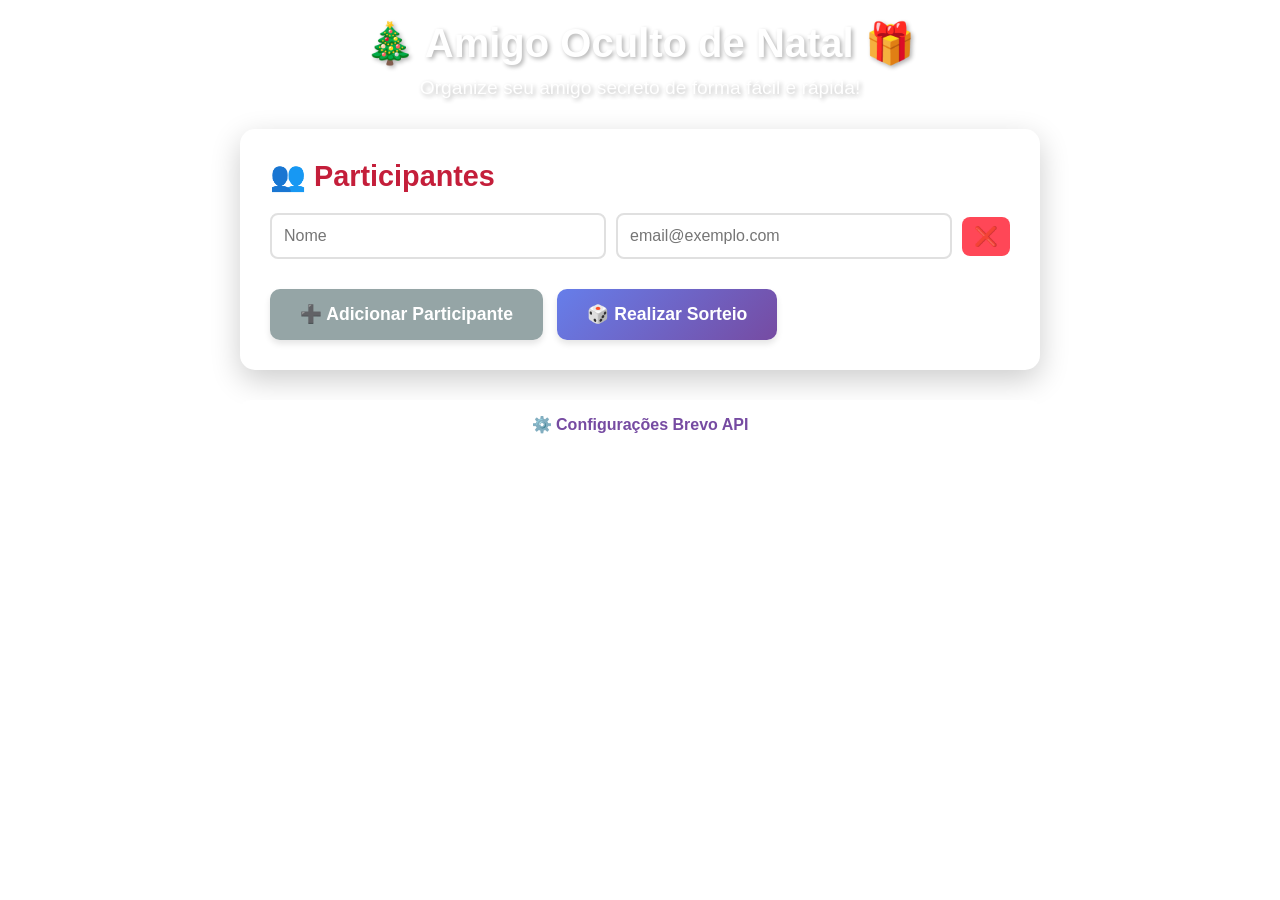
==== index.html @ ca84089d "feat: Implementar app de Amigo Oculto de Natal - Criar interface HTML com formulário de participante" ====
<!DOCTYPE html>
<html lang="pt-BR">
<head>
    <meta charset="UTF-8">
    <meta name="viewport" content="width=device-width, initial-scale=1.0">
    <title>🎅 Amigo Oculto Natal 2025</title>
    <link rel="stylesheet" href="style.css">
</head>
<body>
    <div class="container">
        <header>
            <h1>🎄 Amigo Oculto de Natal 🎁</h1>
            <p>Organize seu amigo secreto de forma fácil e rápida!</p>
        </header>

        <!-- Seção 1: Adicionar Participantes -->
        <section id="participantes-section" class="card">
            <h2>👥 Participantes</h2>
            <div id="participantes-lista">
                <div class="participante-item">
                    <input type="text" placeholder="Nome" class="input-nome" required>
                    <input type="email" placeholder="email@exemplo.com" class="input-email" required>
                    <button class="btn-remover" onclick="removerParticipante(this)">❌</button>
                </div>
            </div>
            <button id="btn-adicionar" class="btn btn-secondary" onclick="adicionarParticipante()">
                ➕ Adicionar Participante
            </button>
            <button id="btn-sortear" class="btn btn-primary" onclick="sortear()">
                🎲 Realizar Sorteio
            </button>
        </section>

        <!-- Seção 2: Resultado do Sorteio -->
        <section id="resultado-section" class="card hidden">
            <h2>🎯 Resultado do Sorteio</h2>
            <p class="info-text">Confira abaixo quem tirou quem:</p>
            <div id="resultado-lista"></div>
            <button id="btn-enviar" class="btn btn-success" onclick="enviarEmails()">
                📧 Enviar Emails para Todos
            </button>
            <button class="btn btn-secondary" onclick="novoSorteio()">
                🔄 Novo Sorteio
            </button>
        </section>

        <!-- Seção 3: Status de Envio -->
        <section id="status-section" class="card hidden">
            <h2>📬 Status do Envio</h2>
            <div id="status-lista"></div>
        </section>

        <!-- Configuração Brevo -->
        <footer>
            <details>
                <summary>⚙️ Configurações Brevo API</summary>
                <div class="config-box">
                    <label for="brevo-api-key">Brevo API Key:</label>
                    <input type="password" id="brevo-api-key" placeholder="Cole sua API Key do Brevo aqui">
                    <p class="small-text">
                        Não tem uma conta? <a href="https://www.brevo.com/" target="_blank">Crie grátis aqui</a>
                        e obtenha sua API Key em: Configurações → SMTP & API → API Keys
                    </p>
                </div>
            </details>
        </footer>
    </div>

    <script src="app.js"></script>
</body>
</html>
---- style.css ----
* {
    margin: 0;
    padding: 0;
    box-sizing: border-box;
}

body {
    font-family: 'Segoe UI', Tahoma, Geneva, Verdana, sans-serif;
    background: linear-gradient(135deg, #667eea 0%, #764ba2 100%);
    min-height: 100vh;
    padding: 20px;
    background-image:
        radial-gradient(circle at 20% 50%, rgba(255, 255, 255, 0.1) 0%, transparent 50%),
        radial-gradient(circle at 80% 80%, rgba(255, 255, 255, 0.1) 0%, transparent 50%);
}

.container {
    max-width: 800px;
    margin: 0 auto;
}

header {
    text-align: center;
    color: white;
    margin-bottom: 30px;
    text-shadow: 2px 2px 4px rgba(0, 0, 0, 0.3);
}

header h1 {
    font-size: 2.5em;
    margin-bottom: 10px;
}

header p {
    font-size: 1.2em;
    opacity: 0.9;
}

.card {
    background: white;
    border-radius: 15px;
    padding: 30px;
    margin-bottom: 20px;
    box-shadow: 0 10px 30px rgba(0, 0, 0, 0.2);
}

.card h2 {
    color: #c41e3a;
    margin-bottom: 20px;
    font-size: 1.8em;
}

.info-text {
    color: #666;
    margin-bottom: 15px;
}

/* Participantes */
#participantes-lista {
    margin-bottom: 20px;
}

.participante-item {
    display: grid;
    grid-template-columns: 1fr 1fr auto;
    gap: 10px;
    margin-bottom: 10px;
    align-items: center;
}

.participante-item input {
    padding: 12px;
    border: 2px solid #e0e0e0;
    border-radius: 8px;
    font-size: 1em;
    transition: border-color 0.3s;
}

.participante-item input:focus {
    outline: none;
    border-color: #667eea;
}

.btn-remover {
    padding: 8px 12px;
    background: #ff4757;
    border: none;
    border-radius: 8px;
    cursor: pointer;
    font-size: 1.2em;
    transition: transform 0.2s;
}

.btn-remover:hover {
    transform: scale(1.1);
}

/* Botões */
.btn {
    padding: 15px 30px;
    border: none;
    border-radius: 10px;
    font-size: 1.1em;
    font-weight: bold;
    cursor: pointer;
    margin-right: 10px;
    margin-top: 10px;
    transition: all 0.3s;
    box-shadow: 0 4px 6px rgba(0, 0, 0, 0.1);
}

.btn:hover {
    transform: translateY(-2px);
    box-shadow: 0 6px 12px rgba(0, 0, 0, 0.15);
}

.btn-primary {
    background: linear-gradient(135deg, #667eea 0%, #764ba2 100%);
    color: white;
}

.btn-secondary {
    background: #95a5a6;
    color: white;
}

.btn-success {
    background: linear-gradient(135deg, #11998e 0%, #38ef7d 100%);
    color: white;
}

/* Resultado */
#resultado-lista {
    background: #f8f9fa;
    border-radius: 10px;
    padding: 20px;
    margin-bottom: 20px;
}

.resultado-item {
    padding: 15px;
    margin-bottom: 10px;
    background: white;
    border-radius: 8px;
    border-left: 4px solid #c41e3a;
    box-shadow: 0 2px 4px rgba(0, 0, 0, 0.1);
}

.resultado-item strong {
    color: #c41e3a;
}

/* Status */
#status-lista {
    max-height: 400px;
    overflow-y: auto;
}

.status-item {
    padding: 10px;
    margin-bottom: 8px;
    border-radius: 8px;
    display: flex;
    align-items: center;
    gap: 10px;
}

.status-item.success {
    background: #d4edda;
    color: #155724;
}

.status-item.error {
    background: #f8d7da;
    color: #721c24;
}

.status-item.loading {
    background: #d1ecf1;
    color: #0c5460;
}

/* Footer */
footer {
    margin-top: 30px;
    text-align: center;
}

details {
    background: rgba(255, 255, 255, 0.9);
    border-radius: 10px;
    padding: 15px;
}

summary {
    cursor: pointer;
    font-weight: bold;
    color: #764ba2;
    list-style: none;
}

summary::-webkit-details-marker {
    display: none;
}

.config-box {
    margin-top: 15px;
    text-align: left;
}

.config-box label {
    display: block;
    margin-bottom: 8px;
    font-weight: bold;
    color: #333;
}

.config-box input {
    width: 100%;
    padding: 12px;
    border: 2px solid #e0e0e0;
    border-radius: 8px;
    font-size: 1em;
}

.small-text {
    font-size: 0.85em;
    color: #666;
    margin-top: 10px;
}

.small-text a {
    color: #667eea;
    text-decoration: none;
}

.small-text a:hover {
    text-decoration: underline;
}

/* Utility */
.hidden {
    display: none;
}

/* Loading spinner */
.spinner {
    display: inline-block;
    width: 16px;
    height: 16px;
    border: 3px solid rgba(0, 0, 0, 0.1);
    border-radius: 50%;
    border-top-color: #667eea;
    animation: spin 1s ease-in-out infinite;
}

@keyframes spin {
    to { transform: rotate(360deg); }
}

/* Responsive */
@media (max-width: 600px) {
    .participante-item {
        grid-template-columns: 1fr;
    }

    header h1 {
        font-size: 2em;
    }

    .btn {
        width: 100%;
        margin-right: 0;
    }
}
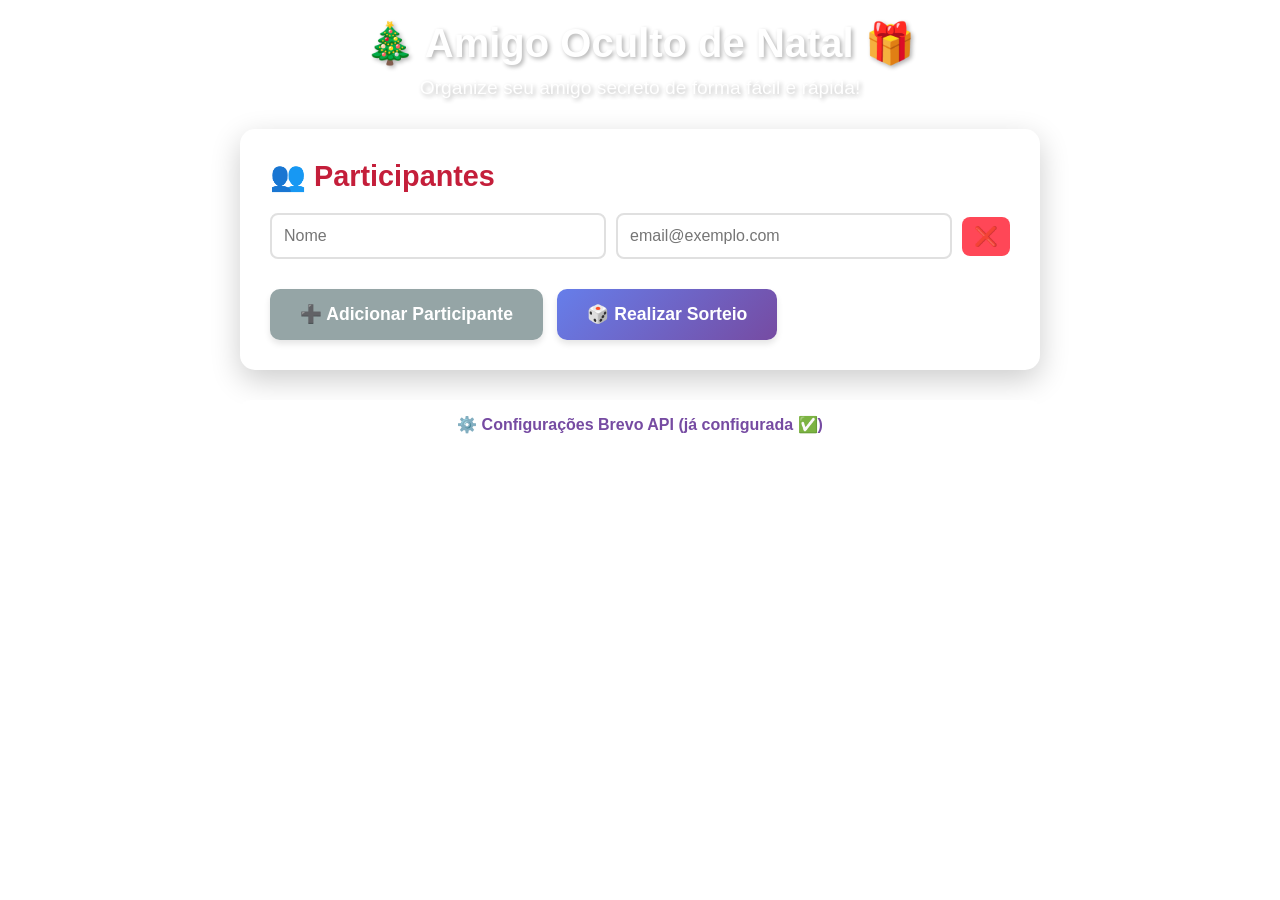
==== commit 38e7ce56: "feat: Pré-configurar Brevo API Key - Adicionar API Key diretamente no código - Pré-preencher campo d" ====
--- a/index.html
+++ b/index.html
@@ -53,13 +53,12 @@
         <!-- Configuração Brevo -->
         <footer>
             <details>
-                <summary>⚙️ Configurações Brevo API</summary>
+                <summary>⚙️ Configurações Brevo API (já configurada ✅)</summary>
                 <div class="config-box">
                     <label for="brevo-api-key">Brevo API Key:</label>
                     <input type="password" id="brevo-api-key" placeholder="Cole sua API Key do Brevo aqui">
                     <p class="small-text">
-                        Não tem uma conta? <a href="https://www.brevo.com/" target="_blank">Crie grátis aqui</a>
-                        e obtenha sua API Key em: Configurações → SMTP & API → API Keys
+                        ✅ API Key já configurada! Você pode começar a usar o app.
                     </p>
                 </div>
             </details>
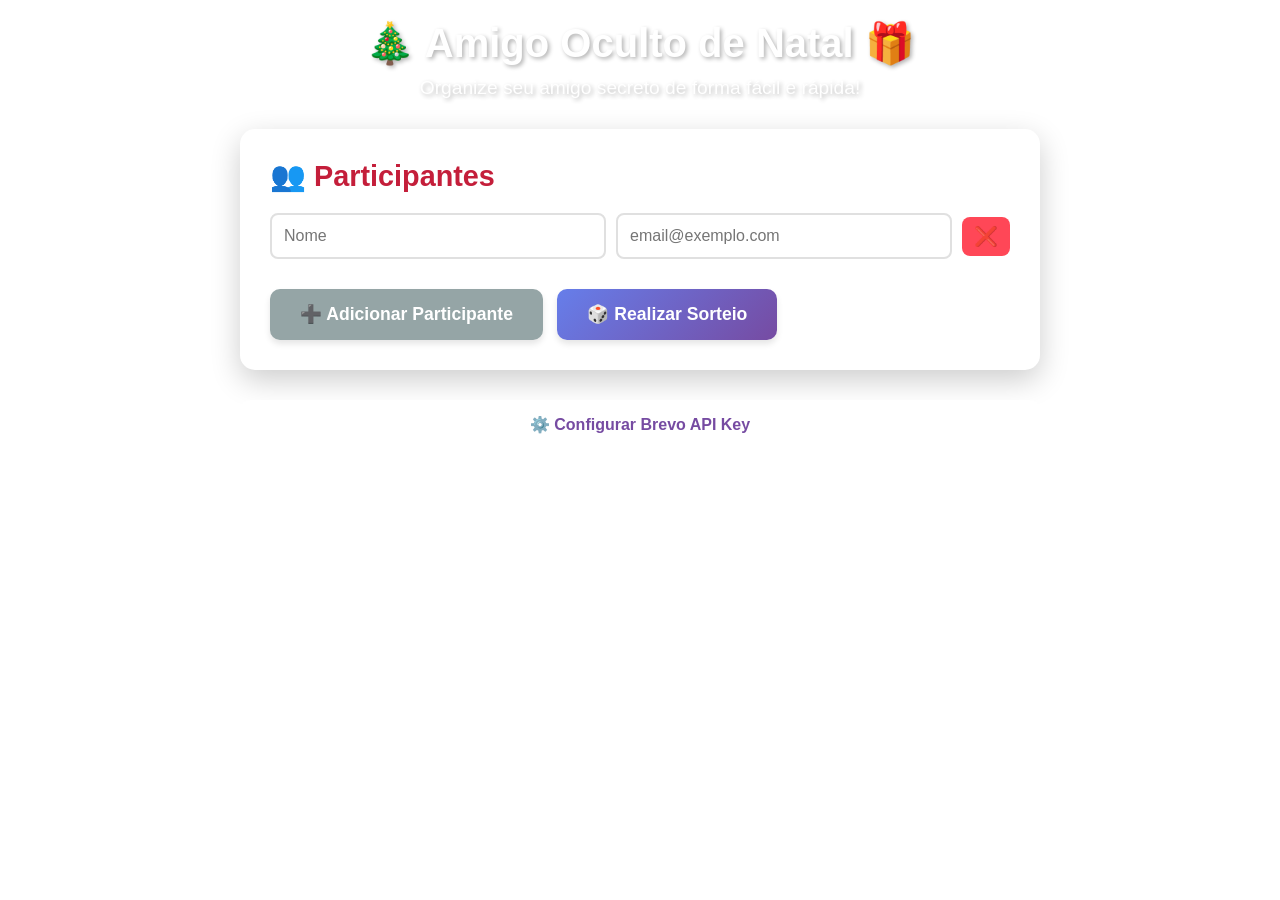
==== commit 5e885dd4: "security: Remove hardcoded API keys and use localStorage" ====
--- a/index.html
+++ b/index.html
@@ -53,12 +53,15 @@
         <!-- Configuração Brevo -->
         <footer>
             <details>
-                <summary>⚙️ Configurações Brevo API (já configurada ✅)</summary>
+                <summary>⚙️ Configurar Brevo API Key</summary>
                 <div class="config-box">
                     <label for="brevo-api-key">Brevo API Key:</label>
-                    <input type="password" id="brevo-api-key" placeholder="Cole sua API Key do Brevo aqui">
+                    <input type="text" id="brevo-api-key" placeholder="Cole sua API Key do Brevo aqui">
                     <p class="small-text">
-                        ✅ API Key já configurada! Você pode começar a usar o app.
+                        <strong>Como obter:</strong><br>
+                        1. Acesse <a href="https://app.brevo.com/settings/keys/api" target="_blank">Brevo API Keys</a><br>
+                        2. Clique em "Criar Nova Chave"<br>
+                        3. Cole aqui e ela será salva localmente no seu navegador
                     </p>
                 </div>
             </details>
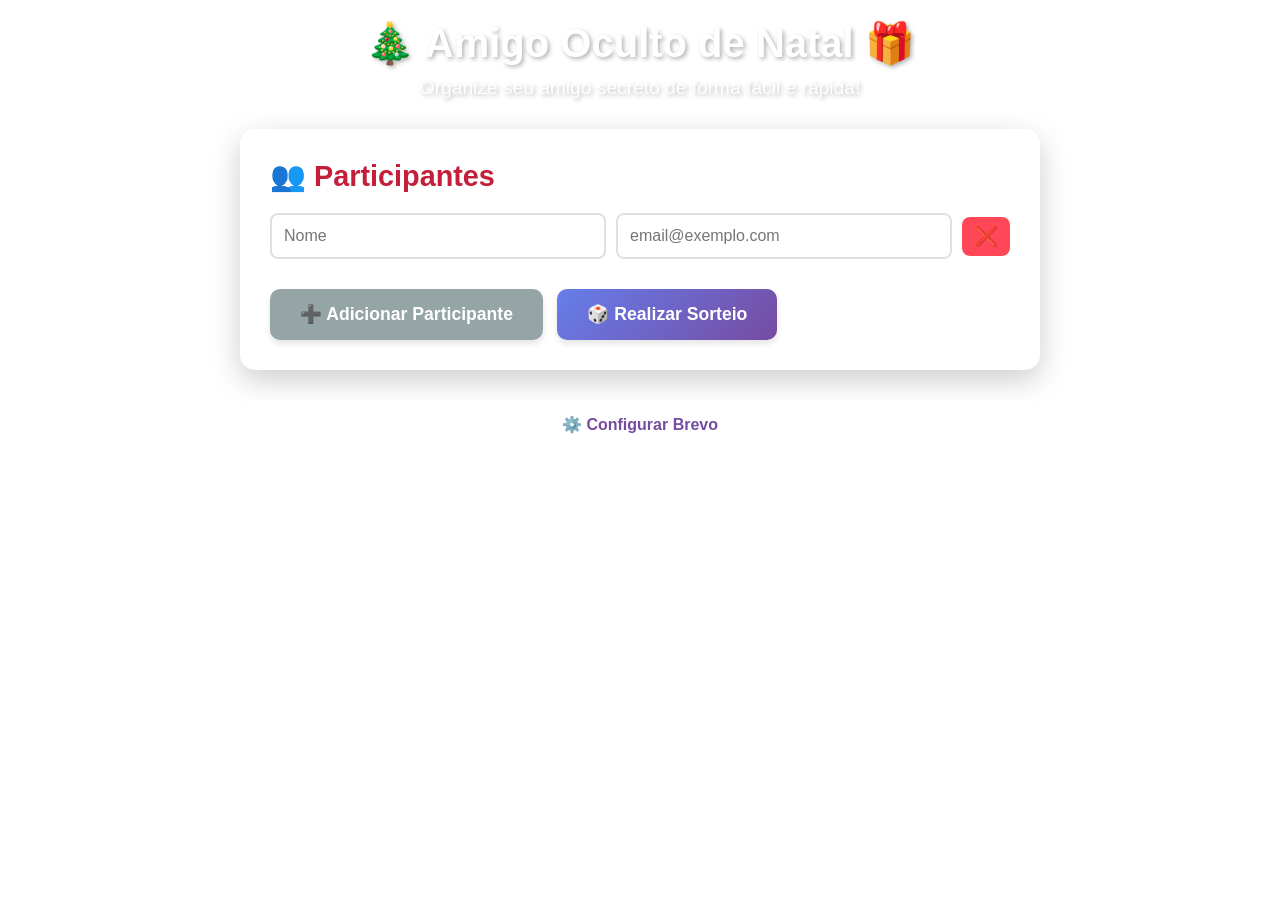
==== commit e9dc9d1a: "fix: Add configurable sender email to prevent Brevo rejection" ====
--- a/index.html
+++ b/index.html
@@ -53,15 +53,22 @@
         <!-- Configuração Brevo -->
         <footer>
             <details>
-                <summary>⚙️ Configurar Brevo API Key</summary>
+                <summary>⚙️ Configurar Brevo</summary>
                 <div class="config-box">
                     <label for="brevo-api-key">Brevo API Key:</label>
                     <input type="text" id="brevo-api-key" placeholder="Cole sua API Key do Brevo aqui">
+
+                    <label for="sender-email" style="margin-top: 15px;">Email Remetente (seu email validado no Brevo):</label>
+                    <input type="email" id="sender-email" placeholder="seu-email@gmail.com">
+
+                    <label for="sender-name" style="margin-top: 15px;">Nome do Remetente:</label>
+                    <input type="text" id="sender-name" placeholder="Amigo Oculto de Natal" value="Amigo Oculto">
+
                     <p class="small-text">
-                        <strong>Como obter:</strong><br>
-                        1. Acesse <a href="https://app.brevo.com/settings/keys/api" target="_blank">Brevo API Keys</a><br>
-                        2. Clique em "Criar Nova Chave"<br>
-                        3. Cole aqui e ela será salva localmente no seu navegador
+                        <strong>Como configurar:</strong><br>
+                        1. Acesse <a href="https://app.brevo.com/settings/keys/api" target="_blank">Brevo API Keys</a> e crie uma chave<br>
+                        2. Use SEU email (o mesmo da conta Brevo) como remetente<br>
+                        3. Tudo será salvo localmente no navegador
                     </p>
                 </div>
             </details>
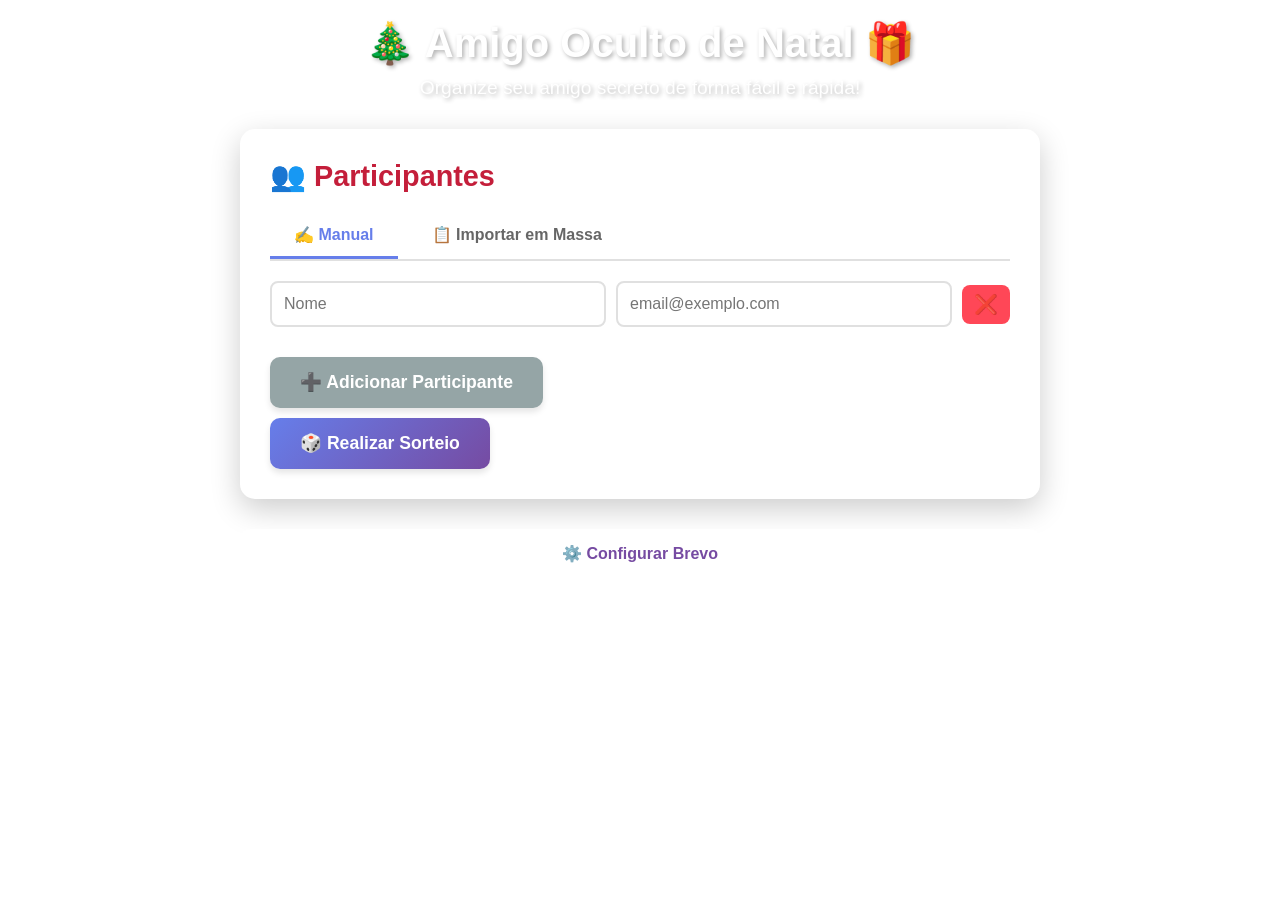
==== commit 065893b2: "feat: Add bulk import feature for participants - Add tabs to switch between manual and bulk import -" ====
--- a/index.html
+++ b/index.html
@@ -16,16 +16,41 @@
         <!-- Seção 1: Adicionar Participantes -->
         <section id="participantes-section" class="card">
             <h2>👥 Participantes</h2>
-            <div id="participantes-lista">
-                <div class="participante-item">
-                    <input type="text" placeholder="Nome" class="input-nome" required>
-                    <input type="email" placeholder="email@exemplo.com" class="input-email" required>
-                    <button class="btn-remover" onclick="removerParticipante(this)">❌</button>
+
+            <!-- Abas: Manual ou Em Massa -->
+            <div class="tabs">
+                <button class="tab-btn active" onclick="trocarAba('manual')">✍️ Manual</button>
+                <button class="tab-btn" onclick="trocarAba('massa')">📋 Importar em Massa</button>
+            </div>
+
+            <!-- Aba Manual -->
+            <div id="aba-manual" class="tab-content active">
+                <div id="participantes-lista">
+                    <div class="participante-item">
+                        <input type="text" placeholder="Nome" class="input-nome" required>
+                        <input type="email" placeholder="email@exemplo.com" class="input-email" required>
+                        <button class="btn-remover" onclick="removerParticipante(this)">❌</button>
+                    </div>
                 </div>
+                <button id="btn-adicionar" class="btn btn-secondary" onclick="adicionarParticipante()">
+                    ➕ Adicionar Participante
+                </button>
             </div>
-            <button id="btn-adicionar" class="btn btn-secondary" onclick="adicionarParticipante()">
-                ➕ Adicionar Participante
-            </button>
+
+            <!-- Aba Importar em Massa -->
+            <div id="aba-massa" class="tab-content">
+                <p class="info-text">
+                    Cole a lista de participantes abaixo. Use um dos formatos:<br>
+                    <strong>Formato 1:</strong> email@exemplo.com, Nome Completo<br>
+                    <strong>Formato 2:</strong> Nome Completo, email@exemplo.com<br>
+                    (Um participante por linha)
+                </p>
+                <textarea id="importacao-texto" placeholder="email@exemplo.com, João Silva&#10;maria@exemplo.com, Maria Santos&#10;pedro@exemplo.com, Pedro Oliveira" rows="10"></textarea>
+                <button class="btn btn-success" onclick="importarEmMassa()">
+                    📥 Importar Participantes
+                </button>
+            </div>
+
             <button id="btn-sortear" class="btn btn-primary" onclick="sortear()">
                 🎲 Realizar Sorteio
             </button>
--- a/style.css
+++ b/style.css
@@ -53,6 +53,67 @@
 .info-text {
     color: #666;
     margin-bottom: 15px;
+}
+
+/* Abas */
+.tabs {
+    display: flex;
+    gap: 10px;
+    margin-bottom: 20px;
+    border-bottom: 2px solid #e0e0e0;
+}
+
+.tab-btn {
+    padding: 12px 24px;
+    background: transparent;
+    border: none;
+    border-bottom: 3px solid transparent;
+    cursor: pointer;
+    font-size: 1em;
+    font-weight: 600;
+    color: #666;
+    transition: all 0.3s;
+}
+
+.tab-btn:hover {
+    color: #667eea;
+}
+
+.tab-btn.active {
+    color: #667eea;
+    border-bottom-color: #667eea;
+}
+
+.tab-content {
+    display: none;
+    animation: fadeIn 0.3s;
+}
+
+.tab-content.active {
+    display: block;
+}
+
+@keyframes fadeIn {
+    from { opacity: 0; transform: translateY(-10px); }
+    to { opacity: 1; transform: translateY(0); }
+}
+
+/* Importação em Massa */
+#importacao-texto {
+    width: 100%;
+    padding: 15px;
+    border: 2px solid #e0e0e0;
+    border-radius: 8px;
+    font-size: 1em;
+    font-family: 'Courier New', monospace;
+    margin-bottom: 15px;
+    resize: vertical;
+    min-height: 200px;
+}
+
+#importacao-texto:focus {
+    outline: none;
+    border-color: #667eea;
 }
 
 /* Participantes */
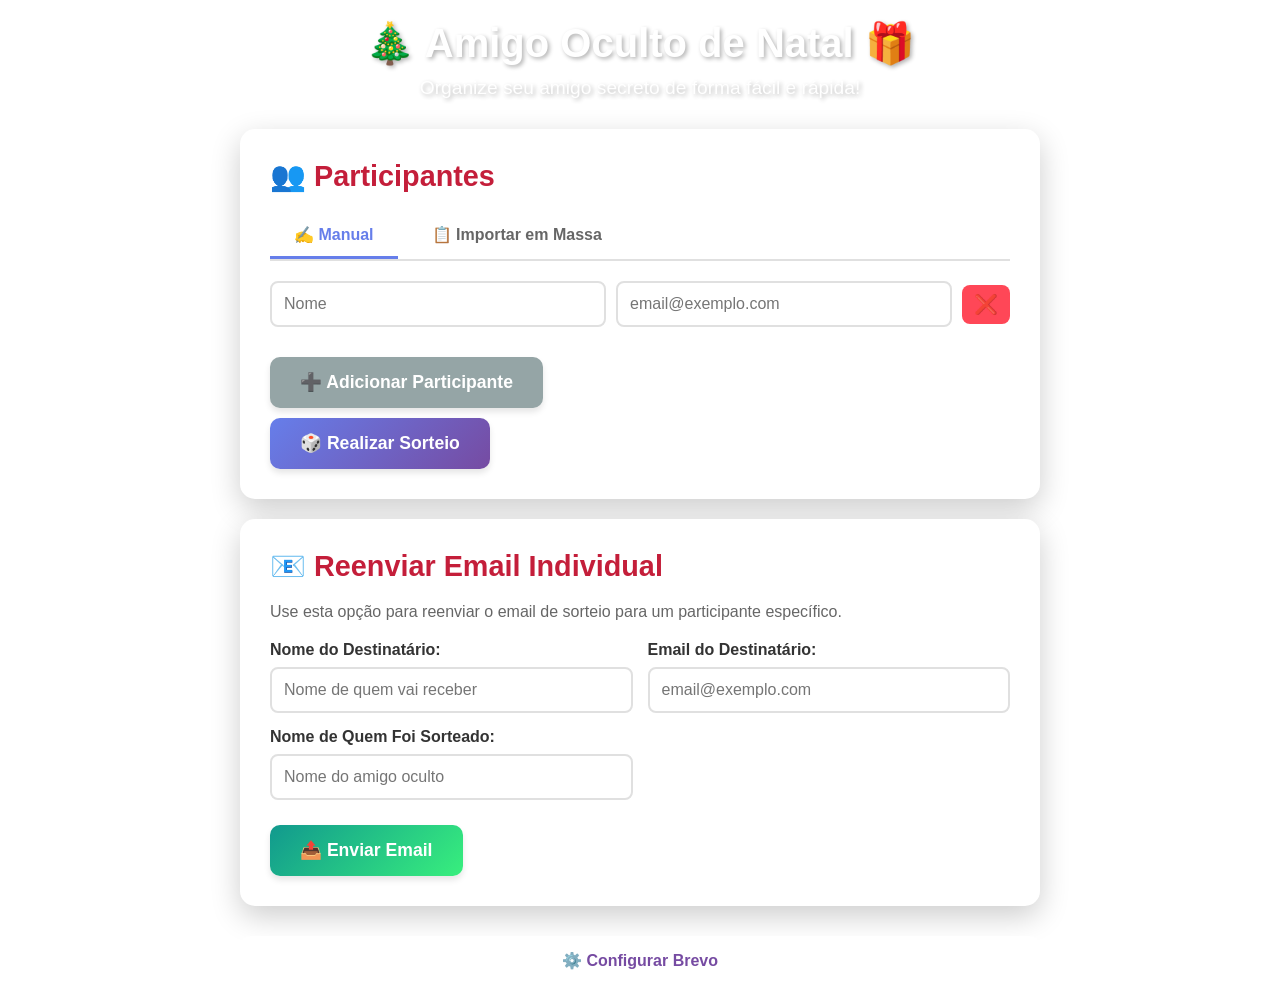
==== commit 06728298: "feat: Add individual email resend functionality - Add new section for resending emails to specific p" ====
--- a/index.html
+++ b/index.html
@@ -75,6 +75,38 @@
             <div id="status-lista"></div>
         </section>
 
+        <!-- Seção 4: Reenviar Email Individual -->
+        <section id="reenvio-section" class="card">
+            <h2>📧 Reenviar Email Individual</h2>
+            <p class="info-text">
+                Use esta opção para reenviar o email de sorteio para um participante específico.
+            </p>
+
+            <div class="reenvio-form">
+                <div class="form-row">
+                    <div class="form-group">
+                        <label for="reenvio-nome-destinatario">Nome do Destinatário:</label>
+                        <input type="text" id="reenvio-nome-destinatario" placeholder="Nome de quem vai receber">
+                    </div>
+                    <div class="form-group">
+                        <label for="reenvio-email-destinatario">Email do Destinatário:</label>
+                        <input type="email" id="reenvio-email-destinatario" placeholder="email@exemplo.com">
+                    </div>
+                </div>
+
+                <div class="form-row">
+                    <div class="form-group">
+                        <label for="reenvio-nome-sorteado">Nome de Quem Foi Sorteado:</label>
+                        <input type="text" id="reenvio-nome-sorteado" placeholder="Nome do amigo oculto">
+                    </div>
+                </div>
+
+                <button class="btn btn-success" onclick="reenviarEmailIndividual()">
+                    📤 Enviar Email
+                </button>
+            </div>
+        </section>
+
         <!-- Configuração Brevo -->
         <footer>
             <details>
--- a/style.css
+++ b/style.css
@@ -299,6 +299,42 @@
     text-decoration: underline;
 }
 
+/* Reenvio Individual */
+.reenvio-form {
+    margin-top: 20px;
+}
+
+.form-row {
+    display: grid;
+    grid-template-columns: 1fr 1fr;
+    gap: 15px;
+    margin-bottom: 15px;
+}
+
+.form-group {
+    display: flex;
+    flex-direction: column;
+}
+
+.form-group label {
+    font-weight: 600;
+    margin-bottom: 8px;
+    color: #333;
+}
+
+.form-group input {
+    padding: 12px;
+    border: 2px solid #e0e0e0;
+    border-radius: 8px;
+    font-size: 1em;
+    transition: border-color 0.3s;
+}
+
+.form-group input:focus {
+    outline: none;
+    border-color: #667eea;
+}
+
 /* Utility */
 .hidden {
     display: none;
@@ -333,4 +369,8 @@
         width: 100%;
         margin-right: 0;
     }
-}
+
+    .form-row {
+        grid-template-columns: 1fr;
+    }
+}
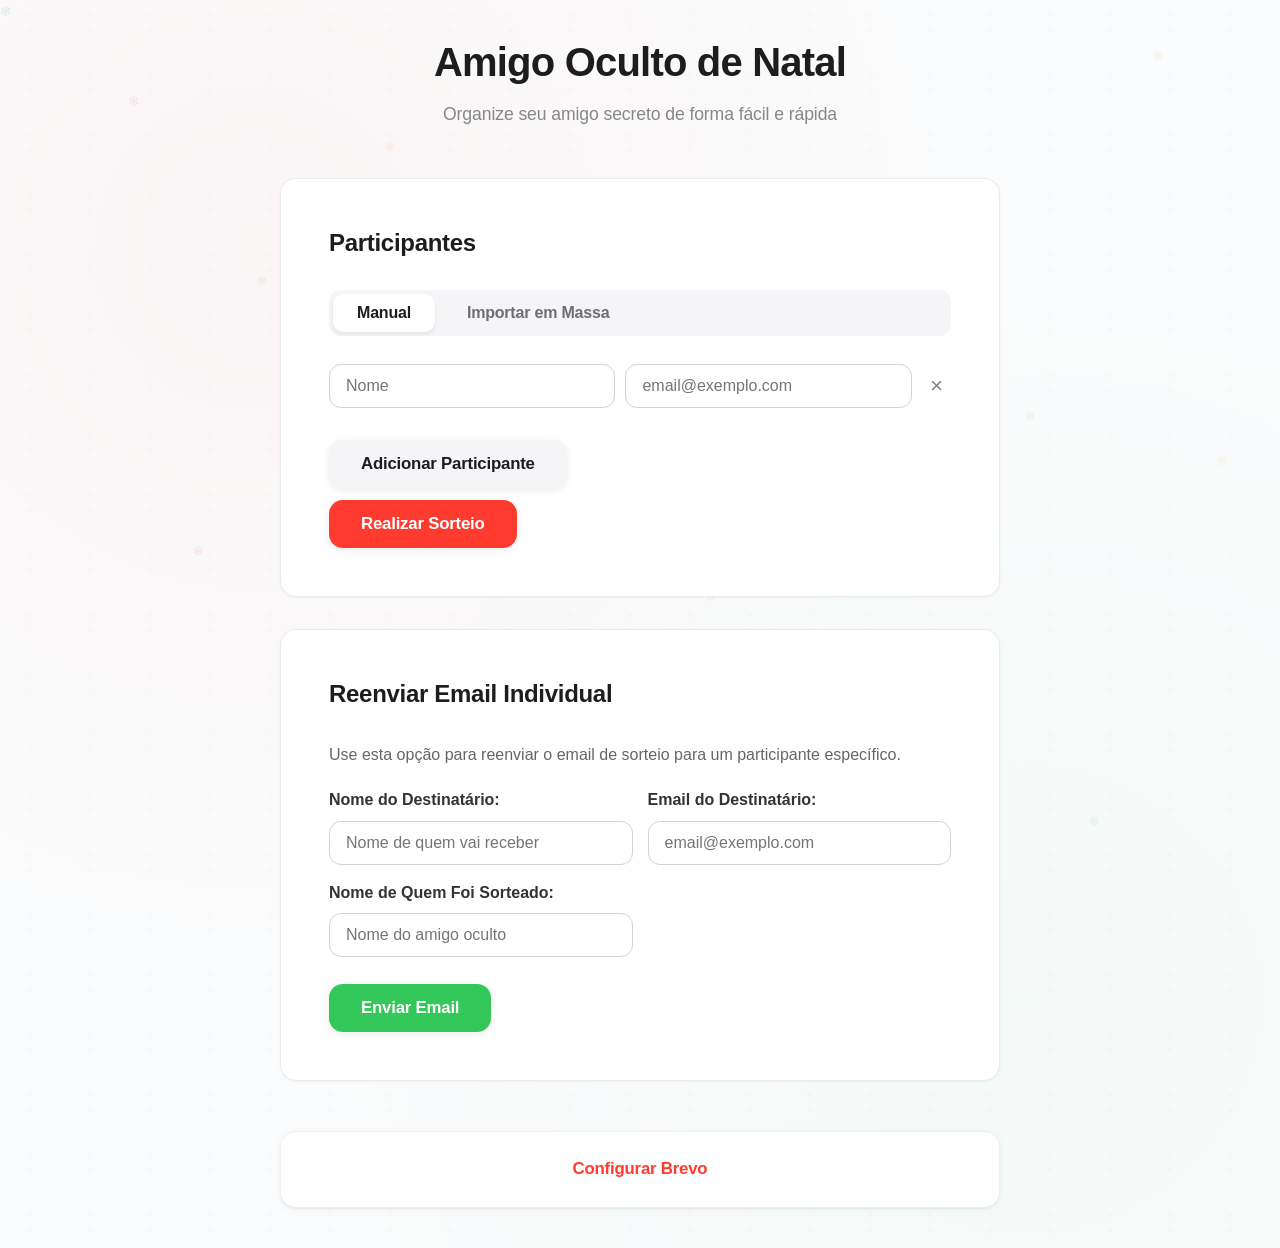
==== commit 2dc8c926: "design: Apply ultra-minimalist design - Remove all emoji icons from UI - Replace emoji with clean te" ====
--- a/index.html
+++ b/index.html
@@ -9,18 +9,18 @@
 <body>
     <div class="container">
         <header>
-            <h1>🎄 Amigo Oculto de Natal 🎁</h1>
-            <p>Organize seu amigo secreto de forma fácil e rápida!</p>
+            <h1>Amigo Oculto de Natal</h1>
+            <p>Organize seu amigo secreto de forma fácil e rápida</p>
         </header>
 
         <!-- Seção 1: Adicionar Participantes -->
         <section id="participantes-section" class="card">
-            <h2>👥 Participantes</h2>
+            <h2>Participantes</h2>
 
             <!-- Abas: Manual ou Em Massa -->
             <div class="tabs">
-                <button class="tab-btn active" onclick="trocarAba('manual')">✍️ Manual</button>
-                <button class="tab-btn" onclick="trocarAba('massa')">📋 Importar em Massa</button>
+                <button class="tab-btn active" onclick="trocarAba('manual')">Manual</button>
+                <button class="tab-btn" onclick="trocarAba('massa')">Importar em Massa</button>
             </div>
 
             <!-- Aba Manual -->
@@ -29,11 +29,11 @@
                     <div class="participante-item">
                         <input type="text" placeholder="Nome" class="input-nome" required>
                         <input type="email" placeholder="email@exemplo.com" class="input-email" required>
-                        <button class="btn-remover" onclick="removerParticipante(this)">❌</button>
+                        <button class="btn-remover" onclick="removerParticipante(this)">×</button>
                     </div>
                 </div>
                 <button id="btn-adicionar" class="btn btn-secondary" onclick="adicionarParticipante()">
-                    ➕ Adicionar Participante
+                    Adicionar Participante
                 </button>
             </div>
 
@@ -47,37 +47,37 @@
                 </p>
                 <textarea id="importacao-texto" placeholder="email@exemplo.com, João Silva&#10;maria@exemplo.com, Maria Santos&#10;pedro@exemplo.com, Pedro Oliveira" rows="10"></textarea>
                 <button class="btn btn-success" onclick="importarEmMassa()">
-                    📥 Importar Participantes
+                    Importar Participantes
                 </button>
             </div>
 
             <button id="btn-sortear" class="btn btn-primary" onclick="sortear()">
-                🎲 Realizar Sorteio
+                Realizar Sorteio
             </button>
         </section>
 
         <!-- Seção 2: Resultado do Sorteio -->
         <section id="resultado-section" class="card hidden">
-            <h2>🎯 Resultado do Sorteio</h2>
+            <h2>Resultado do Sorteio</h2>
             <p class="info-text">Confira abaixo quem tirou quem:</p>
             <div id="resultado-lista"></div>
             <button id="btn-enviar" class="btn btn-success" onclick="enviarEmails()">
-                📧 Enviar Emails para Todos
+                Enviar Emails para Todos
             </button>
             <button class="btn btn-secondary" onclick="novoSorteio()">
-                🔄 Novo Sorteio
+                Novo Sorteio
             </button>
         </section>
 
         <!-- Seção 3: Status de Envio -->
         <section id="status-section" class="card hidden">
-            <h2>📬 Status do Envio</h2>
+            <h2>Status do Envio</h2>
             <div id="status-lista"></div>
         </section>
 
         <!-- Seção 4: Reenviar Email Individual -->
         <section id="reenvio-section" class="card">
-            <h2>📧 Reenviar Email Individual</h2>
+            <h2>Reenviar Email Individual</h2>
             <p class="info-text">
                 Use esta opção para reenviar o email de sorteio para um participante específico.
             </p>
@@ -102,7 +102,7 @@
                 </div>
 
                 <button class="btn btn-success" onclick="reenviarEmailIndividual()">
-                    📤 Enviar Email
+                    Enviar Email
                 </button>
             </div>
         </section>
@@ -110,7 +110,7 @@
         <!-- Configuração Brevo -->
         <footer>
             <details>
-                <summary>⚙️ Configurar Brevo</summary>
+                <summary>Configurar Brevo</summary>
                 <div class="config-box">
                     <label for="brevo-api-key">Brevo API Key:</label>
                     <input type="text" id="brevo-api-key" placeholder="Cole sua API Key do Brevo aqui">
--- a/style.css
+++ b/style.css
@@ -5,49 +5,135 @@
 }
 
 body {
-    font-family: 'Segoe UI', Tahoma, Geneva, Verdana, sans-serif;
-    background: linear-gradient(135deg, #667eea 0%, #764ba2 100%);
+    font-family: 'Inter', 'SF Pro Display', -apple-system, BlinkMacSystemFont, 'Segoe UI', sans-serif;
+    background: #fafbfc;
+    background-image:
+        radial-gradient(circle at 20% 20%, rgba(255, 59, 48, 0.03) 0%, transparent 50%),
+        radial-gradient(circle at 80% 80%, rgba(52, 199, 89, 0.03) 0%, transparent 50%),
+        url("data:image/svg+xml,%3Csvg width='60' height='60' viewBox='0 0 60 60' xmlns='http://www.w3.org/2000/svg'%3E%3Cpath d='M30 27l-3 3 3 3 3-3-3-3zm0-15l-3 3 3 3 3-3-3-3z' fill='%23ff3b30' fill-opacity='0.02'/%3E%3C/svg%3E");
     min-height: 100vh;
-    padding: 20px;
-    background-image:
-        radial-gradient(circle at 20% 50%, rgba(255, 255, 255, 0.1) 0%, transparent 50%),
-        radial-gradient(circle at 80% 80%, rgba(255, 255, 255, 0.1) 0%, transparent 50%);
+    padding: 40px 20px;
+    position: relative;
+    overflow-x: hidden;
+    line-height: 1.6;
+}
+
+/* Flocos de neve mais sutis */
+body::before {
+    content: "❄";
+    position: fixed;
+    top: 0;
+    left: 0;
+    right: 0;
+    height: 100vh;
+    font-size: 14px;
+    color: rgba(52, 199, 89, 0.15);
+    text-shadow:
+        10vw 10vh 0 rgba(255, 59, 48, 0.1),
+        20vw 30vh 0 rgba(52, 199, 89, 0.1),
+        30vw 15vh 0 rgba(255, 149, 0, 0.1),
+        40vw 40vh 0 rgba(255, 59, 48, 0.1),
+        50vw 20vh 0 rgba(52, 199, 89, 0.1),
+        60vw 35vh 0 rgba(255, 149, 0, 0.1),
+        70vw 25vh 0 rgba(255, 59, 48, 0.1),
+        80vw 45vh 0 rgba(52, 199, 89, 0.1),
+        90vw 5vh 0 rgba(255, 149, 0, 0.1),
+        15vw 60vh 0 rgba(255, 59, 48, 0.1),
+        25vw 75vh 0 rgba(52, 199, 89, 0.1),
+        35vw 55vh 0 rgba(255, 149, 0, 0.1),
+        45vw 80vh 0 rgba(255, 59, 48, 0.1),
+        55vw 65vh 0 rgba(52, 199, 89, 0.1),
+        65vw 85vh 0 rgba(255, 149, 0, 0.1),
+        75vw 70vh 0 rgba(255, 59, 48, 0.1),
+        85vw 90vh 0 rgba(52, 199, 89, 0.1),
+        95vw 50vh 0 rgba(255, 149, 0, 0.1);
+    animation: snowfall 25s linear infinite;
+    pointer-events: none;
+    z-index: 1;
+}
+
+@keyframes snowfall {
+    0% { transform: translateY(-100px) rotate(0deg); }
+    100% { transform: translateY(100vh) rotate(360deg); }
 }
 
 .container {
-    max-width: 800px;
+    max-width: 720px;
     margin: 0 auto;
 }
 
 header {
     text-align: center;
-    color: white;
-    margin-bottom: 30px;
-    text-shadow: 2px 2px 4px rgba(0, 0, 0, 0.3);
+    margin-bottom: 50px;
+    position: relative;
+    z-index: 2;
+    animation: fadeInDown 0.8s ease-out;
 }
 
 header h1 {
     font-size: 2.5em;
-    margin-bottom: 10px;
+    margin-bottom: 16px;
+    font-weight: 600;
+    color: #1d1d1f;
+    letter-spacing: -0.8px;
+    line-height: 1.1;
 }
 
 header p {
-    font-size: 1.2em;
-    opacity: 0.9;
+    font-size: 1.1em;
+    color: #86868b;
+    font-weight: 400;
+    letter-spacing: -0.1px;
+}
+
+@keyframes fadeInDown {
+    from {
+        opacity: 0;
+        transform: translateY(-20px);
+    }
+    to {
+        opacity: 1;
+        transform: translateY(0);
+    }
 }
 
 .card {
-    background: white;
-    border-radius: 15px;
-    padding: 30px;
-    margin-bottom: 20px;
-    box-shadow: 0 10px 30px rgba(0, 0, 0, 0.2);
+    background: #ffffff;
+    border-radius: 16px;
+    padding: 48px;
+    margin-bottom: 32px;
+    box-shadow: 0 1px 3px rgba(0, 0, 0, 0.04);
+    border: 1px solid rgba(0, 0, 0, 0.08);
+    transition: all 0.3s cubic-bezier(0.4, 0, 0.2, 1);
+    position: relative;
+    z-index: 2;
+    animation: fadeInUp 0.6s ease-out;
+}
+
+.card:hover {
+    transform: translateY(-2px);
+    box-shadow: 0 4px 12px rgba(0, 0, 0, 0.06);
+    border-color: rgba(0, 0, 0, 0.12);
 }
 
 .card h2 {
-    color: #c41e3a;
-    margin-bottom: 20px;
-    font-size: 1.8em;
+    color: #1d1d1f;
+    margin-bottom: 32px;
+    font-size: 1.5em;
+    font-weight: 600;
+    letter-spacing: -0.3px;
+    line-height: 1.3;
+}
+
+@keyframes fadeInUp {
+    from {
+        opacity: 0;
+        transform: translateY(30px);
+    }
+    to {
+        opacity: 1;
+        transform: translateY(0);
+    }
 }
 
 .info-text {
@@ -58,30 +144,36 @@
 /* Abas */
 .tabs {
     display: flex;
-    gap: 10px;
-    margin-bottom: 20px;
-    border-bottom: 2px solid #e0e0e0;
+    gap: 8px;
+    margin-bottom: 28px;
+    background: #f5f5f7;
+    padding: 4px;
+    border-radius: 12px;
 }
 
 .tab-btn {
-    padding: 12px 24px;
+    padding: 10px 24px;
     background: transparent;
     border: none;
-    border-bottom: 3px solid transparent;
+    border-radius: 10px;
     cursor: pointer;
     font-size: 1em;
     font-weight: 600;
-    color: #666;
-    transition: all 0.3s;
+    color: #6e6e73;
+    transition: all 0.2s cubic-bezier(0.4, 0, 0.2, 1);
+    position: relative;
+    letter-spacing: -0.2px;
 }
 
 .tab-btn:hover {
-    color: #667eea;
+    color: #1d1d1f;
+    background: rgba(255, 255, 255, 0.5);
 }
 
 .tab-btn.active {
-    color: #667eea;
-    border-bottom-color: #667eea;
+    color: #1d1d1f;
+    background: #ffffff;
+    box-shadow: 0 2px 4px rgba(0, 0, 0, 0.08);
 }
 
 .tab-content {
@@ -101,19 +193,29 @@
 /* Importação em Massa */
 #importacao-texto {
     width: 100%;
-    padding: 15px;
-    border: 2px solid #e0e0e0;
-    border-radius: 8px;
-    font-size: 1em;
-    font-family: 'Courier New', monospace;
-    margin-bottom: 15px;
+    padding: 16px;
+    border: 1px solid #d2d2d7;
+    border-radius: 12px;
+    font-size: 0.95em;
+    font-family: 'SF Mono', 'Monaco', 'Menlo', monospace;
+    margin-bottom: 16px;
     resize: vertical;
     min-height: 200px;
+    transition: all 0.2s cubic-bezier(0.4, 0, 0.2, 1);
+    background: #fafbfc;
+    color: #1d1d1f;
+    line-height: 1.6;
 }
 
 #importacao-texto:focus {
     outline: none;
-    border-color: #667eea;
+    border-color: #ff3b30;
+    background: #ffffff;
+    box-shadow: 0 0 0 4px rgba(255, 59, 48, 0.1);
+}
+
+#importacao-texto:hover {
+    border-color: #86868b;
 }
 
 /* Participantes */
@@ -130,134 +232,200 @@
 }
 
 .participante-item input {
-    padding: 12px;
-    border: 2px solid #e0e0e0;
-    border-radius: 8px;
+    padding: 12px 16px;
+    border: 1px solid #d2d2d7;
+    border-radius: 12px;
     font-size: 1em;
-    transition: border-color 0.3s;
+    transition: all 0.2s cubic-bezier(0.4, 0, 0.2, 1);
+    background: #ffffff;
+    color: #1d1d1f;
 }
 
 .participante-item input:focus {
     outline: none;
-    border-color: #667eea;
+    border-color: #ff3b30;
+    box-shadow: 0 0 0 4px rgba(255, 59, 48, 0.1);
+}
+
+.participante-item input:hover {
+    border-color: #86868b;
 }
 
 .btn-remover {
-    padding: 8px 12px;
-    background: #ff4757;
+    padding: 4px 8px;
+    background: transparent;
     border: none;
-    border-radius: 8px;
+    border-radius: 6px;
     cursor: pointer;
-    font-size: 1.2em;
-    transition: transform 0.2s;
+    font-size: 1.4em;
+    color: #86868b;
+    transition: all 0.2s cubic-bezier(0.4, 0, 0.2, 1);
+    font-weight: 300;
 }
 
 .btn-remover:hover {
-    transform: scale(1.1);
+    color: #ff3b30;
+    background: rgba(255, 59, 48, 0.08);
+}
+
+.btn-remover:active {
+    transform: scale(0.95);
 }
 
 /* Botões */
 .btn {
-    padding: 15px 30px;
+    padding: 14px 32px;
     border: none;
-    border-radius: 10px;
-    font-size: 1.1em;
-    font-weight: bold;
+    border-radius: 14px;
+    font-size: 1.05em;
+    font-weight: 600;
     cursor: pointer;
-    margin-right: 10px;
-    margin-top: 10px;
-    transition: all 0.3s;
-    box-shadow: 0 4px 6px rgba(0, 0, 0, 0.1);
+    margin-right: 12px;
+    margin-top: 12px;
+    transition: all 0.2s cubic-bezier(0.4, 0, 0.2, 1);
+    box-shadow: 0 2px 8px rgba(0, 0, 0, 0.08);
+    position: relative;
+    overflow: hidden;
+    letter-spacing: -0.2px;
 }
 
 .btn:hover {
     transform: translateY(-2px);
-    box-shadow: 0 6px 12px rgba(0, 0, 0, 0.15);
+    box-shadow: 0 6px 16px rgba(0, 0, 0, 0.12);
+}
+
+.btn:active {
+    transform: scale(0.98);
+    box-shadow: 0 2px 4px rgba(0, 0, 0, 0.1);
 }
 
 .btn-primary {
-    background: linear-gradient(135deg, #667eea 0%, #764ba2 100%);
+    background: #ff3b30;
     color: white;
 }
 
+.btn-primary:hover {
+    background: #ff2d22;
+}
+
 .btn-secondary {
-    background: #95a5a6;
+    background: #f5f5f7;
+    color: #1d1d1f;
+}
+
+.btn-secondary:hover {
+    background: #e8e8ed;
+}
+
+.btn-success {
+    background: #34c759;
     color: white;
 }
 
-.btn-success {
-    background: linear-gradient(135deg, #11998e 0%, #38ef7d 100%);
-    color: white;
+.btn-success:hover {
+    background: #2fb34b;
 }
 
 /* Resultado */
 #resultado-lista {
-    background: #f8f9fa;
-    border-radius: 10px;
+    background: #fafbfc;
+    border-radius: 16px;
     padding: 20px;
     margin-bottom: 20px;
+    border: 1px solid rgba(0, 0, 0, 0.06);
 }
 
 .resultado-item {
-    padding: 15px;
+    padding: 16px 20px;
     margin-bottom: 10px;
     background: white;
-    border-radius: 8px;
-    border-left: 4px solid #c41e3a;
-    box-shadow: 0 2px 4px rgba(0, 0, 0, 0.1);
+    border-radius: 12px;
+    border-left: 4px solid #ff3b30;
+    box-shadow: 0 1px 3px rgba(0, 0, 0, 0.06);
+    transition: all 0.2s cubic-bezier(0.4, 0, 0.2, 1);
+}
+
+.resultado-item:hover {
+    transform: translateX(4px);
+    box-shadow: 0 2px 8px rgba(255, 59, 48, 0.15);
+    border-left-color: #ff2d22;
 }
 
 .resultado-item strong {
-    color: #c41e3a;
+    color: #ff3b30;
+    font-weight: 600;
 }
 
 /* Status */
 #status-lista {
-    max-height: 400px;
+    max-height: 450px;
     overflow-y: auto;
 }
 
 .status-item {
-    padding: 10px;
+    padding: 12px 16px;
     margin-bottom: 8px;
-    border-radius: 8px;
+    border-radius: 12px;
     display: flex;
     align-items: center;
     gap: 10px;
+    font-weight: 500;
+    transition: all 0.2s cubic-bezier(0.4, 0, 0.2, 1);
+    border-left: 3px solid transparent;
+    font-size: 0.95em;
 }
 
 .status-item.success {
-    background: #d4edda;
-    color: #155724;
+    background: rgba(52, 199, 89, 0.1);
+    color: #1e7e34;
+    border-left-color: #34c759;
 }
 
 .status-item.error {
-    background: #f8d7da;
-    color: #721c24;
+    background: rgba(255, 59, 48, 0.1);
+    color: #c7254e;
+    border-left-color: #ff3b30;
 }
 
 .status-item.loading {
-    background: #d1ecf1;
-    color: #0c5460;
+    background: rgba(0, 122, 255, 0.1);
+    color: #0056b3;
+    border-left-color: #007aff;
+}
+
+.status-item:hover {
+    transform: translateX(4px);
 }
 
 /* Footer */
 footer {
-    margin-top: 30px;
+    margin-top: 50px;
     text-align: center;
+    position: relative;
+    z-index: 2;
 }
 
 details {
-    background: rgba(255, 255, 255, 0.9);
-    border-radius: 10px;
-    padding: 15px;
+    background: #ffffff;
+    border-radius: 16px;
+    padding: 24px;
+    box-shadow: 0 2px 8px rgba(0, 0, 0, 0.04),
+                0 1px 2px rgba(0, 0, 0, 0.06);
+    border: 1px solid rgba(0, 0, 0, 0.06);
 }
 
 summary {
     cursor: pointer;
-    font-weight: bold;
-    color: #764ba2;
+    font-weight: 600;
+    color: #ff3b30;
     list-style: none;
+    font-size: 1.05em;
+    transition: color 0.2s ease;
+    letter-spacing: -0.2px;
+}
+
+summary:hover {
+    color: #ff2d22;
 }
 
 summary::-webkit-details-marker {
@@ -278,10 +446,23 @@
 
 .config-box input {
     width: 100%;
-    padding: 12px;
-    border: 2px solid #e0e0e0;
-    border-radius: 8px;
+    padding: 12px 16px;
+    border: 1px solid #d2d2d7;
+    border-radius: 12px;
     font-size: 1em;
+    transition: all 0.2s cubic-bezier(0.4, 0, 0.2, 1);
+    background: #ffffff;
+    color: #1d1d1f;
+}
+
+.config-box input:focus {
+    outline: none;
+    border-color: #ff3b30;
+    box-shadow: 0 0 0 4px rgba(255, 59, 48, 0.1);
+}
+
+.config-box input:hover {
+    border-color: #86868b;
 }
 
 .small-text {
@@ -291,11 +472,14 @@
 }
 
 .small-text a {
-    color: #667eea;
+    color: #c41e3a;
     text-decoration: none;
+    font-weight: 600;
+    transition: color 0.3s ease;
 }
 
 .small-text a:hover {
+    color: #e74c3c;
     text-decoration: underline;
 }
 
@@ -323,16 +507,23 @@
 }
 
 .form-group input {
-    padding: 12px;
-    border: 2px solid #e0e0e0;
-    border-radius: 8px;
+    padding: 12px 16px;
+    border: 1px solid #d2d2d7;
+    border-radius: 12px;
     font-size: 1em;
-    transition: border-color 0.3s;
+    transition: all 0.2s cubic-bezier(0.4, 0, 0.2, 1);
+    background: #ffffff;
+    color: #1d1d1f;
 }
 
 .form-group input:focus {
     outline: none;
-    border-color: #667eea;
+    border-color: #ff3b30;
+    box-shadow: 0 0 0 4px rgba(255, 59, 48, 0.1);
+}
+
+.form-group input:hover {
+    border-color: #86868b;
 }
 
 /* Utility */
@@ -345,10 +536,10 @@
     display: inline-block;
     width: 16px;
     height: 16px;
-    border: 3px solid rgba(0, 0, 0, 0.1);
+    border: 2px solid rgba(255, 59, 48, 0.2);
     border-radius: 50%;
-    border-top-color: #667eea;
-    animation: spin 1s ease-in-out infinite;
+    border-top-color: #ff3b30;
+    animation: spin 0.7s linear infinite;
 }
 
 @keyframes spin {
@@ -357,20 +548,48 @@
 
 /* Responsive */
 @media (max-width: 600px) {
+    body {
+        padding: 15px;
+    }
+
     .participante-item {
         grid-template-columns: 1fr;
     }
 
     header h1 {
-        font-size: 2em;
+        font-size: 2.2em;
+        letter-spacing: 0.5px;
+    }
+
+    header p {
+        font-size: 1.1em;
+    }
+
+    .card {
+        padding: 25px;
+        border-radius: 15px;
+    }
+
+    .card h2 {
+        font-size: 1.6em;
     }
 
     .btn {
         width: 100%;
         margin-right: 0;
+        padding: 14px 30px;
     }
 
     .form-row {
         grid-template-columns: 1fr;
     }
-}
+
+    .tabs {
+        gap: 10px;
+    }
+
+    .tab-btn {
+        padding: 12px 20px;
+        font-size: 0.95em;
+    }
+}
